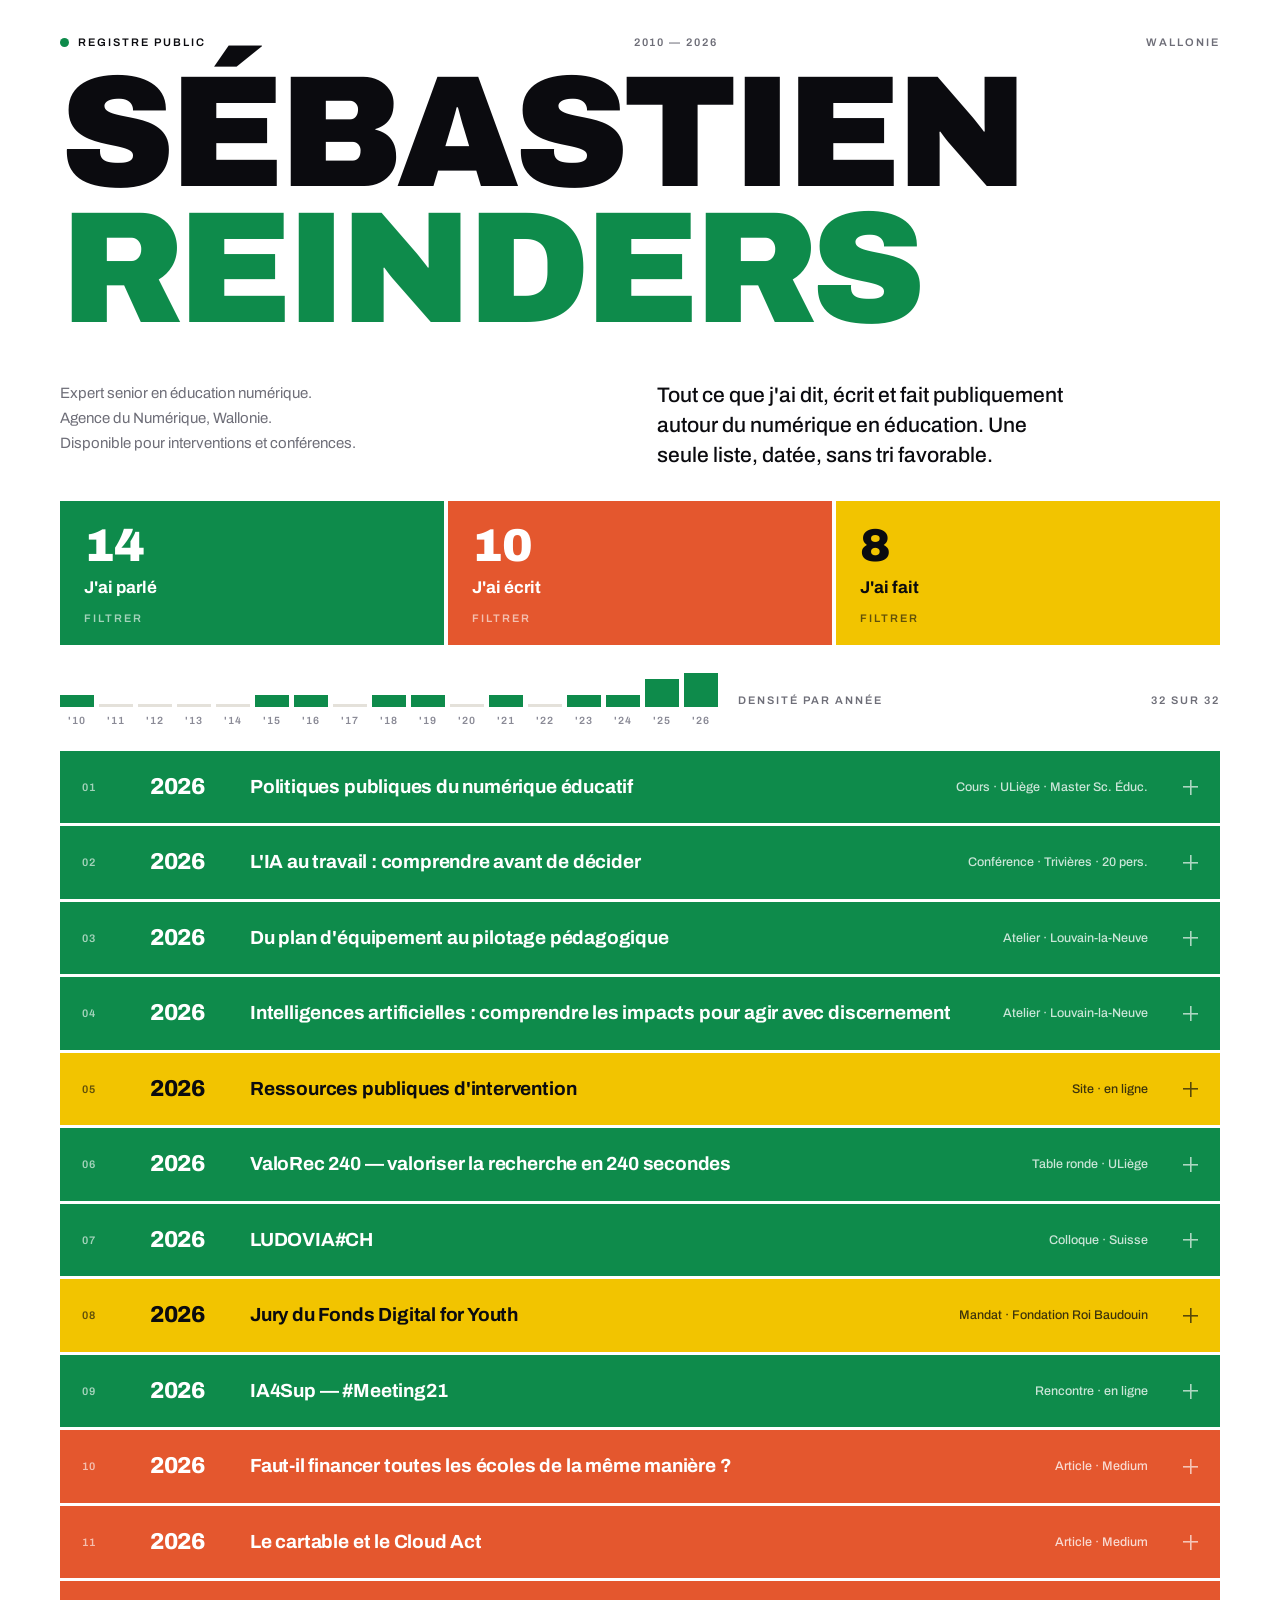
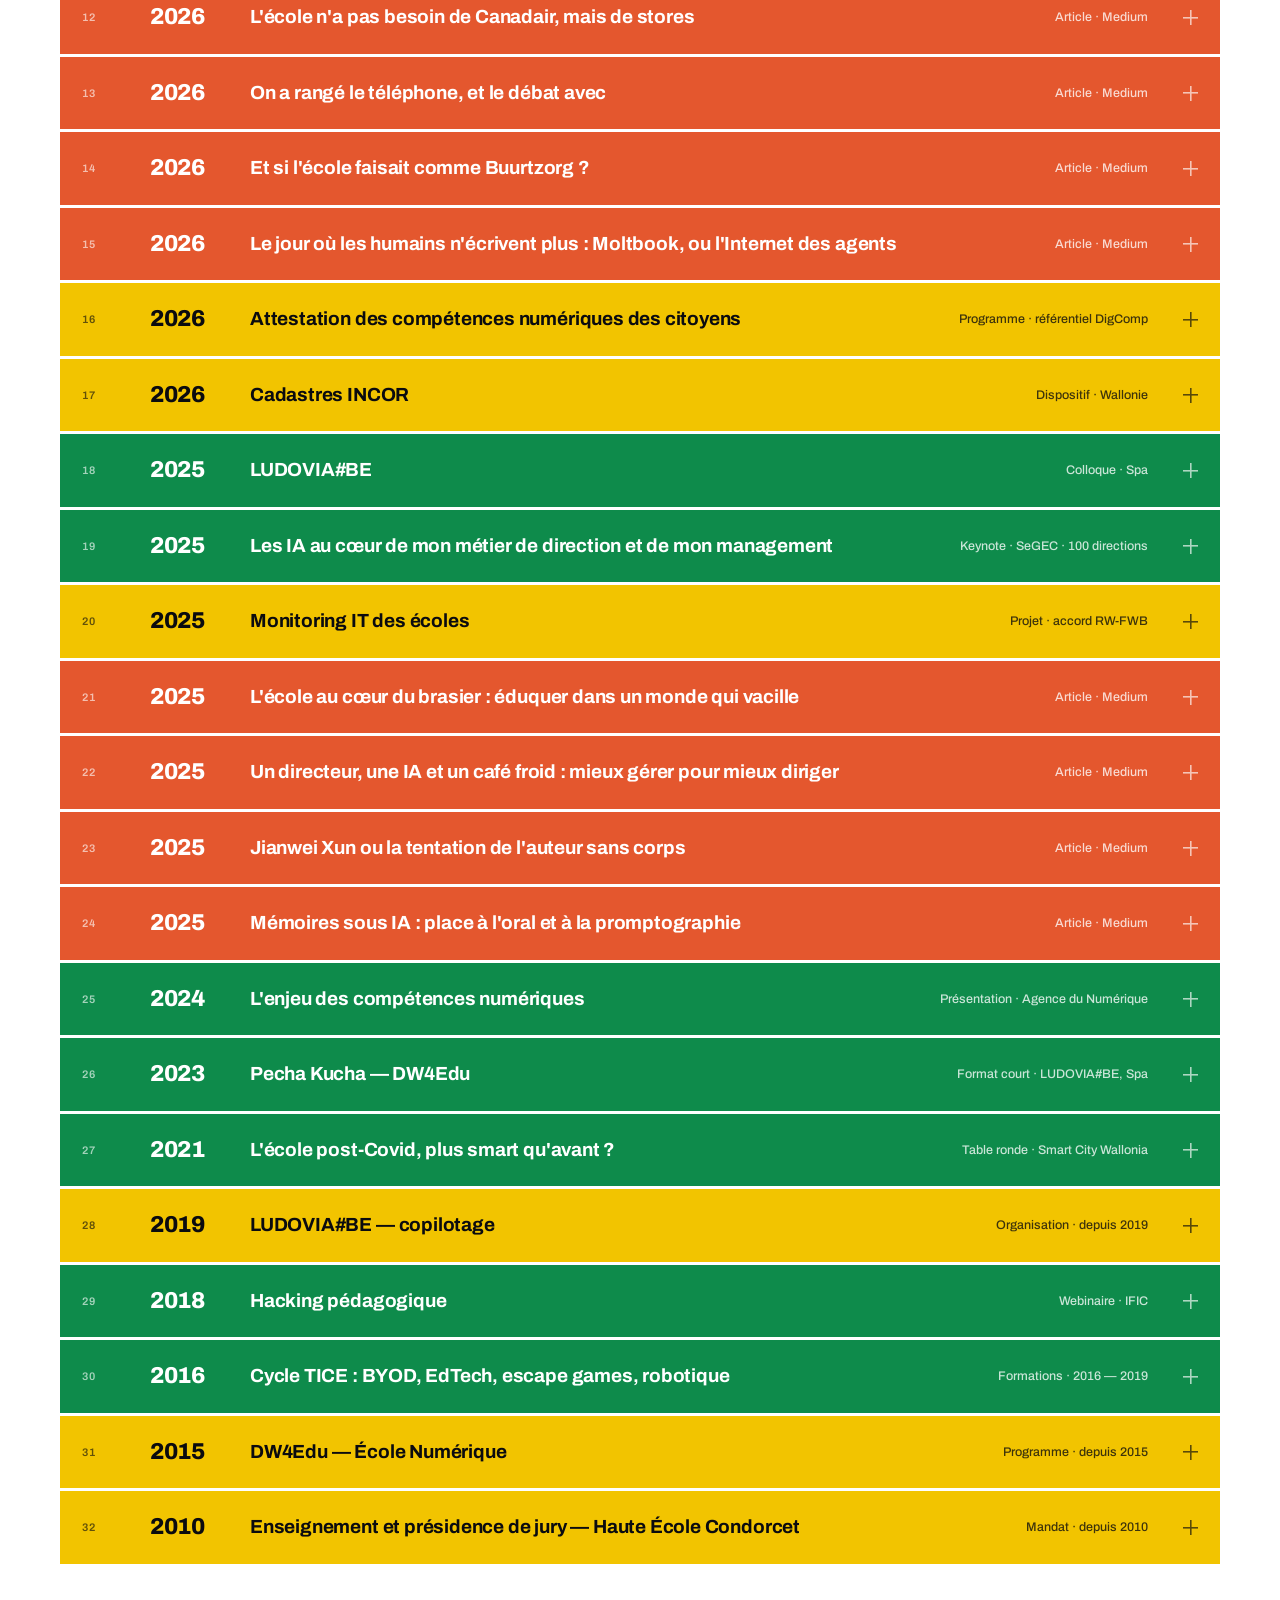
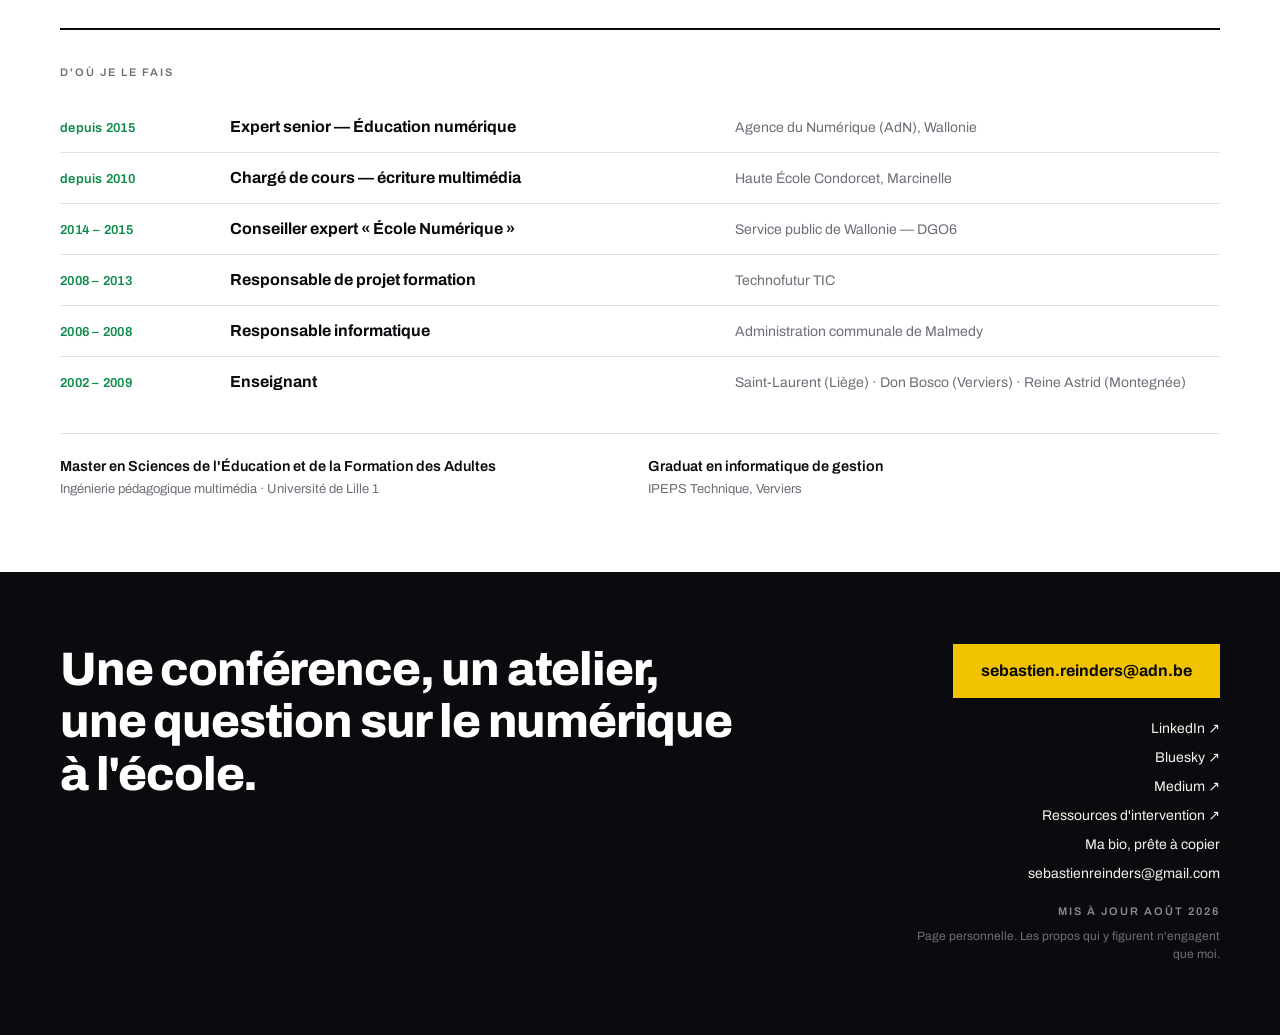
==== index.html @ 6efa672d "Registre public : structure, données et habillage Site personnel sous forme de registre unique — ce " ====
<!DOCTYPE html>
<html lang="fr">
<head>
<meta charset="utf-8">
<meta name="viewport" content="width=device-width, initial-scale=1">
<title>Sébastien Reinders — registre public</title>
<meta name="description" content="Tout ce que Sébastien Reinders a dit, écrit et fait publiquement autour du numérique en éducation. Une seule liste, datée.">
<meta property="og:title" content="Sébastien Reinders — registre public">
<meta property="og:description" content="Tout ce que j'ai dit, écrit et fait publiquement autour du numérique en éducation.">
<meta property="og:type" content="profile">
<link rel="preconnect" href="https://fonts.googleapis.com">
<link rel="preconnect" href="https://fonts.gstatic.com" crossorigin>
<link rel="stylesheet" href="https://fonts.googleapis.com/css2?family=Archivo:wght@400;500;600;700;800;900&display=swap">
<link rel="stylesheet" href="style.css">
</head>
<body>

<a class="skip" href="#registre">Aller au registre</a>

<div class="page">

  <!-- ---------- EN-TÊTE ---------- -->
  <header class="tete">
    <div class="tete__ligne">
      <span class="tete__enseigne"><i class="pastille"></i><span data-slot="enseigne"></span></span>
      <span data-slot="periode"></span>
      <span data-slot="lieu"></span>
    </div>

    <h1 class="titre">
      <span class="titre__prenom" data-slot="prenom"></span>
      <span class="titre__nom" data-slot="nom"></span>
    </h1>

    <div class="chapeau">
      <p class="chapeau__statut" data-slot="statut"></p>
      <p class="chapeau__pitch" data-slot="pitch"></p>
    </div>
  </header>

  <!-- ---------- COMPTEURS / FILTRES ---------- -->
  <div class="tuiles" data-slot="tuiles" role="group" aria-label="Filtrer le registre"></div>

  <!-- ---------- HISTOGRAMME ---------- -->
  <div class="densite">
    <div class="densite__barres" data-slot="histogramme" aria-hidden="true"></div>
    <span class="densite__titre">Densité par année</span>
    <span class="densite__compte" data-slot="compte"></span>
    <button class="densite__reset" type="button" data-slot="reset">Réinitialiser</button>
  </div>

  <!-- ---------- LE REGISTRE ---------- -->
  <ol class="registre" id="registre" data-slot="registre"></ol>

  <!-- ---------- PARCOURS ---------- -->
  <section class="parcours">
    <h2 class="parcours__titre">D'où je le fais</h2>
    <ol class="parcours__liste" data-slot="parcours"></ol>
    <ul class="parcours__formation" data-slot="formation"></ul>
  </section>

</div>

<!-- ---------- PIED DE PAGE ---------- -->
<footer class="pied" id="contact">
  <div class="pied__interieur">
    <h2 class="pied__appel" data-slot="appel"></h2>
    <div class="pied__actions">
      <a class="pied__mail" data-slot="mail"></a>
      <ul class="pied__liens" data-slot="liens"></ul>
      <p class="pied__maj">Mis à jour <span data-slot="maj"></span></p>
      <p class="pied__mentions" data-slot="mentions"></p>
    </div>
  </div>
</footer>

<script src="data.js"></script>
<script src="render.js"></script>
</body>
</html>
---- style.css ----
/* =============================================================
   style.css — d'après le mockup « Portfolio v3 ».

   Palette      vert #0E8B4B · orange-brique #E4572E · jaune #F2C400
   Neutres      encre #0B0B0F · crème #F5F2EA · gris #8A8A96
   Typographie  Archivo (400 → 900)

   Les trois couleurs de verbe ne sont pas décoratives : elles
   portent l'information (parlé / écrit / fait). Elles arrivent
   par les variables --fond et --encre posées sur chaque élément.
   ============================================================= */

:root{
  --encre:#0B0B0F;
  --creme:#F5F2EA;
  --creme-fonce:#E4E1DA;
  --gris:#8A8A96;
  --gris-fonce:#6E6E78;
  --gris-clair:#C9C6BF;
  --vert:#0E8B4B;
  --orange:#E4572E;
  --jaune:#F2C400;
  --largeur:1240px;
  --marge:40px;
}

*{ box-sizing:border-box }
html{ scroll-behavior:smooth }

body{
  margin:0;
  background:#FFFFFF;
  color:var(--encre);
  font-family:Archivo, system-ui, -apple-system, "Segoe UI", sans-serif;
  font-size:16px;
  line-height:1.5;
  -webkit-font-smoothing:antialiased;
}

a{ color:var(--vert); text-decoration:none }
a:hover{ color:var(--encre); text-decoration:underline; text-underline-offset:3px }
::selection{ background:var(--jaune); color:var(--encre) }

ul,ol{ margin:0; padding:0; list-style:none }
p{ margin:0 }
button{ font:inherit; color:inherit; background:none; border:none; cursor:pointer }

.skip{ position:absolute; left:-9999px }
.skip:focus{ left:8px; top:8px; background:var(--encre); color:#fff; padding:10px 16px; z-index:99 }

.page{ max-width:var(--largeur); margin:0 auto; padding:0 var(--marge) }

/* petites capitales espacées — le liseré typographique du design */
.tete__ligne,
.densite__titre, .densite__compte, .densite__reset,
.tuile__action, .panneau__label, .pied__maj{
  font-size:11px; font-weight:600; letter-spacing:.18em; text-transform:uppercase;
}

/* ---------------- en-tête ---------------- */
.tete{ padding-top:34px }

.tete__ligne{
  display:flex; justify-content:space-between; align-items:center;
  flex-wrap:wrap; gap:10px 24px; color:var(--gris-fonce);
}
.tete__enseigne{ display:flex; align-items:center; gap:9px; color:var(--encre) }
.pastille{ width:9px; height:9px; border-radius:50%; background:var(--vert); flex:none }

.titre{
  margin:14px 0 0;
  font-size:clamp(52px, 12.4vw, 172px);
  font-weight:900;
  line-height:.86;
  letter-spacing:-.035em;
  text-transform:uppercase;
}
.titre__prenom,
.titre__nom{ display:block }
.titre__nom{ color:var(--vert) }

.chapeau{
  display:grid; grid-template-columns:1fr 1fr; gap:34px;
  margin:44px 0 30px; align-items:start;
}
.chapeau__statut{ color:var(--gris-fonce); font-size:15px; line-height:1.65 }
.chapeau__pitch{ font-size:21px; line-height:1.42; font-weight:500; max-width:34ch }

/* ---------------- tuiles de comptage ---------------- */
.tuiles{ display:grid; grid-template-columns:repeat(3, 1fr); gap:4px }

.tuile{
  display:block; text-align:left; padding:22px 24px 18px;
  background:var(--fond); color:var(--encre);
  transition:opacity .15s;
}
.tuile__nombre{
  display:block; font-size:46px; font-weight:900; line-height:1;
  letter-spacing:-.03em; color:var(--encre);
}
.tuile__label{ display:block; margin-top:6px; font-size:17px; font-weight:700 }
.tuile__action{ display:block; margin-top:10px; opacity:.62 }

/* Sur vert et orange, le texte passe en blanc ; sur jaune il reste noir. */
.tuile[data-verbe="parlé"] .tuile__nombre,
.tuile[data-verbe="parlé"] .tuile__label,
.tuile[data-verbe="parlé"] .tuile__action,
.tuile[data-verbe="écrit"] .tuile__nombre,
.tuile[data-verbe="écrit"] .tuile__label,
.tuile[data-verbe="écrit"] .tuile__action{ color:#FFFFFF }

.tuile--eteinte{ opacity:.34 }
.tuile:hover{ opacity:.88 }
.tuile--active{ box-shadow:inset 0 0 0 4px var(--encre) }

/* ---------------- histogramme ---------------- */
.densite{
  display:flex; align-items:flex-end; gap:20px;
  margin:28px 0 22px; flex-wrap:wrap;
}
.densite__barres{ display:flex; align-items:flex-end; gap:5px; height:56px }

.barre{
  display:flex; flex-direction:column; justify-content:flex-end;
  align-items:stretch; width:34px; height:100%;
}
.barre__corps{ background:var(--couleur-barre, var(--vert)); min-height:3px }
/* Une année sans rien : un simple trait, pour que l'axe reste continu
   sans faire croire à une entrée. */
.barre__corps--vide{ background:var(--creme-fonce) }
.barre__annee{
  margin-top:6px; font-size:10.5px; font-weight:600;
  letter-spacing:.08em; color:var(--gris); text-align:center;
}

.densite__titre{ color:var(--gris-fonce); margin-bottom:20px }
.densite__compte{ color:var(--gris-fonce); margin:0 0 20px auto }
.densite__reset{ color:var(--gris); margin-bottom:20px }
.densite__reset:hover{ color:var(--encre) }
.densite__reset[hidden]{ display:none }

/* ---------------- le registre ---------------- */
.registre{ display:flex; flex-direction:column; gap:3px }

.entree{ background:var(--fond); color:var(--encre) }

.entree__bande{
  display:grid; width:100%; text-align:left;
  grid-template-columns:52px 84px 1fr auto 34px;
  align-items:center; gap:0 16px;
  padding:19px 22px; color:var(--encre);
}
.entree__bande:disabled{ cursor:default }

.entree__numero{
  font-size:11px; font-weight:600; letter-spacing:.1em; opacity:.62;
}
.entree__annee{
  font-size:23px; font-weight:800; letter-spacing:-.02em;
}
.entree__titre{
  font-size:19px; font-weight:700; line-height:1.3; letter-spacing:-.01em;
}
.entree__meta{
  font-size:12.5px; font-weight:500; opacity:.78; text-align:right;
}
.entree__plus{
  justify-self:end; width:15px; height:15px; opacity:.66;
  background:
    linear-gradient(currentColor,currentColor) center/100% 1.6px no-repeat,
    linear-gradient(currentColor,currentColor) center/1.6px 100% no-repeat;
  transition:transform .18s;
}
.entree__bande:hover .entree__plus{ opacity:1 }
.entree--ouverte .entree__plus{ transform:rotate(45deg) }

/* Texte blanc sur les bandes vertes et orange. */
.entree[data-verbe="parlé"],
.entree[data-verbe="écrit"]{ color:#FFFFFF }

.entree--ouverte .entree__titre{ font-size:22px }

/* --- panneau déplié --- */
.panneau{ padding:0 22px 22px }
.panneau__interieur{
  display:grid; grid-template-columns:1.9fr 1fr; gap:30px;
  padding:20px 24px; background:rgba(0,0,0,.13);
}
.panneau__detail{ font-size:15px; line-height:1.6; max-width:62ch }
.panneau__label{ display:block; opacity:.66; margin-bottom:3px }
.panneau__contexte{ font-size:15px }
.panneau__lien{
  display:inline-block; margin-top:12px; font-size:14px; font-weight:600;
  color:inherit; text-decoration:underline; text-underline-offset:3px;
}
.panneau__lien:hover{ color:inherit; opacity:.75 }

/* ---------------- parcours ---------------- */
.parcours{ margin:64px 0 0; padding:34px 0 8px; border-top:2px solid var(--encre) }
.parcours__titre{
  margin:0 0 22px; font-size:11px; font-weight:600;
  letter-spacing:.18em; text-transform:uppercase; color:var(--gris-fonce);
}
.poste{
  display:grid; grid-template-columns:150px 1fr 1fr; gap:20px;
  padding:13px 0; border-top:1px solid var(--creme-fonce); align-items:baseline;
}
.poste:first-child{ border-top:none }
.poste__periode{ font-size:13px; font-weight:600; color:var(--vert); letter-spacing:.02em }
.poste__intitule{ font-size:16px; font-weight:700 }
.poste__structure{ font-size:14px; color:var(--gris-fonce) }

.parcours__formation{
  display:grid; grid-template-columns:repeat(auto-fit,minmax(280px,1fr));
  gap:16px; margin-top:26px; padding-top:22px; border-top:1px solid var(--creme-fonce);
}
.diplome__titre{ display:block; font-size:14.5px; font-weight:600 }
.diplome__lieu{ display:block; font-size:13px; color:var(--gris-fonce); margin-top:2px }

/* ---------------- pied de page ---------------- */
.pied{ background:var(--encre); color:#FFFFFF; margin-top:64px }
.pied__interieur{
  max-width:var(--largeur); margin:0 auto; padding:72px var(--marge);
  display:grid; grid-template-columns:1.5fr 1fr; gap:40px; align-items:start;
}
.pied__appel{
  margin:0; font-size:clamp(30px, 4.1vw, 47px); font-weight:800;
  line-height:1.12; letter-spacing:-.025em;
}
.pied__actions{ justify-self:end; text-align:right; max-width:320px }

.pied__mail{
  display:inline-block; background:var(--jaune); color:var(--encre);
  font-size:16px; font-weight:700; padding:15px 28px;
}
.pied__mail:hover{ background:#FFFFFF; color:var(--encre); text-decoration:none }

.pied__liens{ margin-top:18px; display:flex; flex-direction:column; gap:5px }
.pied__liens a{ color:var(--creme); font-size:14px }
.pied__liens a:hover{ color:var(--jaune) }

.pied__maj{ margin-top:18px; color:var(--gris) }
.pied__mentions{ margin-top:8px; font-size:12px; color:var(--gris-fonce) }

/* ---------------- écrans moyens ---------------- */
@media (max-width:900px){
  :root{ --marge:24px }
  .chapeau{ grid-template-columns:1fr; gap:20px }
  .chapeau__pitch{ font-size:18px }

  /* Trois tuiles empilées prendraient tout l'écran : on les aplatit
     en bandeaux, chiffre et libellé sur la même ligne. */
  .tuiles{ grid-template-columns:1fr; gap:3px }
  .tuile{
    display:grid; grid-template-columns:auto 1fr auto;
    align-items:center; gap:0 14px; padding:14px 18px;
  }
  .tuile__nombre{ font-size:30px }
  .tuile__label{ margin-top:0; font-size:16px }
  .tuile__action{ margin-top:0; font-size:10px }
  .entree__bande{
    grid-template-columns:44px 1fr 26px;
    grid-template-areas:
      "num annee plus"
      "num titre plus"
      "num meta  plus";
    gap:2px 14px; padding:16px 18px;
  }
  .entree__numero{ grid-area:num; align-self:start; padding-top:4px }
  .entree__annee{ grid-area:annee; font-size:17px }
  .entree__titre{ grid-area:titre; font-size:17px }
  .entree--ouverte .entree__titre{ font-size:18px }
  .entree__meta{ grid-area:meta; text-align:left; margin-top:4px }
  .entree__plus{ grid-area:plus; align-self:center }
  .panneau{ padding:0 18px 18px }
  .panneau__interieur{ grid-template-columns:1fr; gap:18px; padding:18px }
  .poste{ grid-template-columns:1fr; gap:2px }
  .pied__interieur{ grid-template-columns:1fr; padding:52px var(--marge) }
  .pied__actions{ justify-self:start; text-align:left }
}

@media (max-width:760px){
  /* Dix-sept barres à largeur fixe débordent : on les laisse se partager
     la largeur, et on n'étiquette qu'une année sur deux. */
  .densite{ gap:10px 16px }
  .densite__barres{ width:100%; height:46px; gap:3px }
  .barre{ width:auto; flex:1 1 0; min-width:0 }
  .barre__annee{ font-size:9.5px; letter-spacing:0 }
  .barre:nth-child(even) .barre__annee{ visibility:hidden }
  .densite__compte{ margin-left:0 }
}

/* ---------------- impression ---------------- */
@media print{
  .tuiles, .densite, .skip, .entree__plus, .pied__liens{ display:none }
  body{ font-size:11pt }
  .titre{ font-size:54pt }
  .entree{ break-inside:avoid }
  .panneau[hidden]{ display:block !important }
  .pied{ background:#fff; color:var(--encre) }
  .pied__mail{ background:none; padding:0; text-decoration:underline }
}
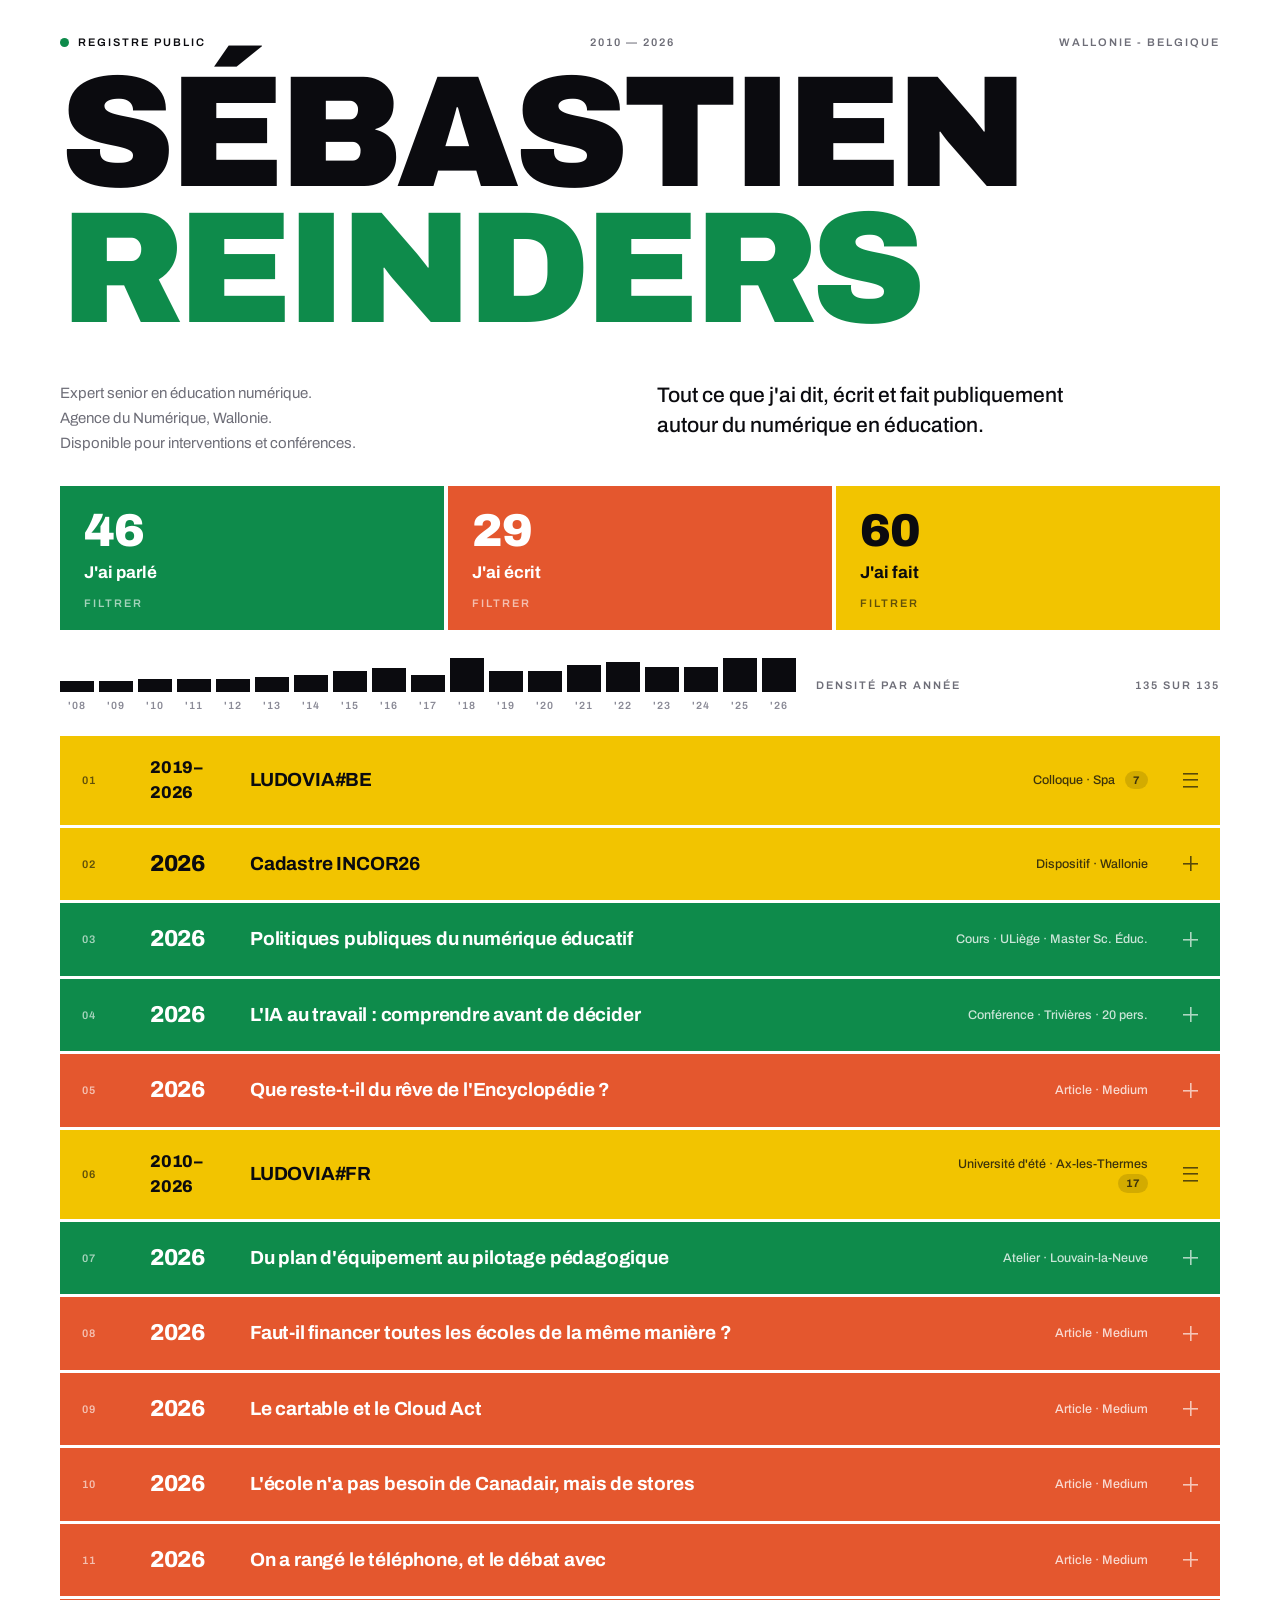
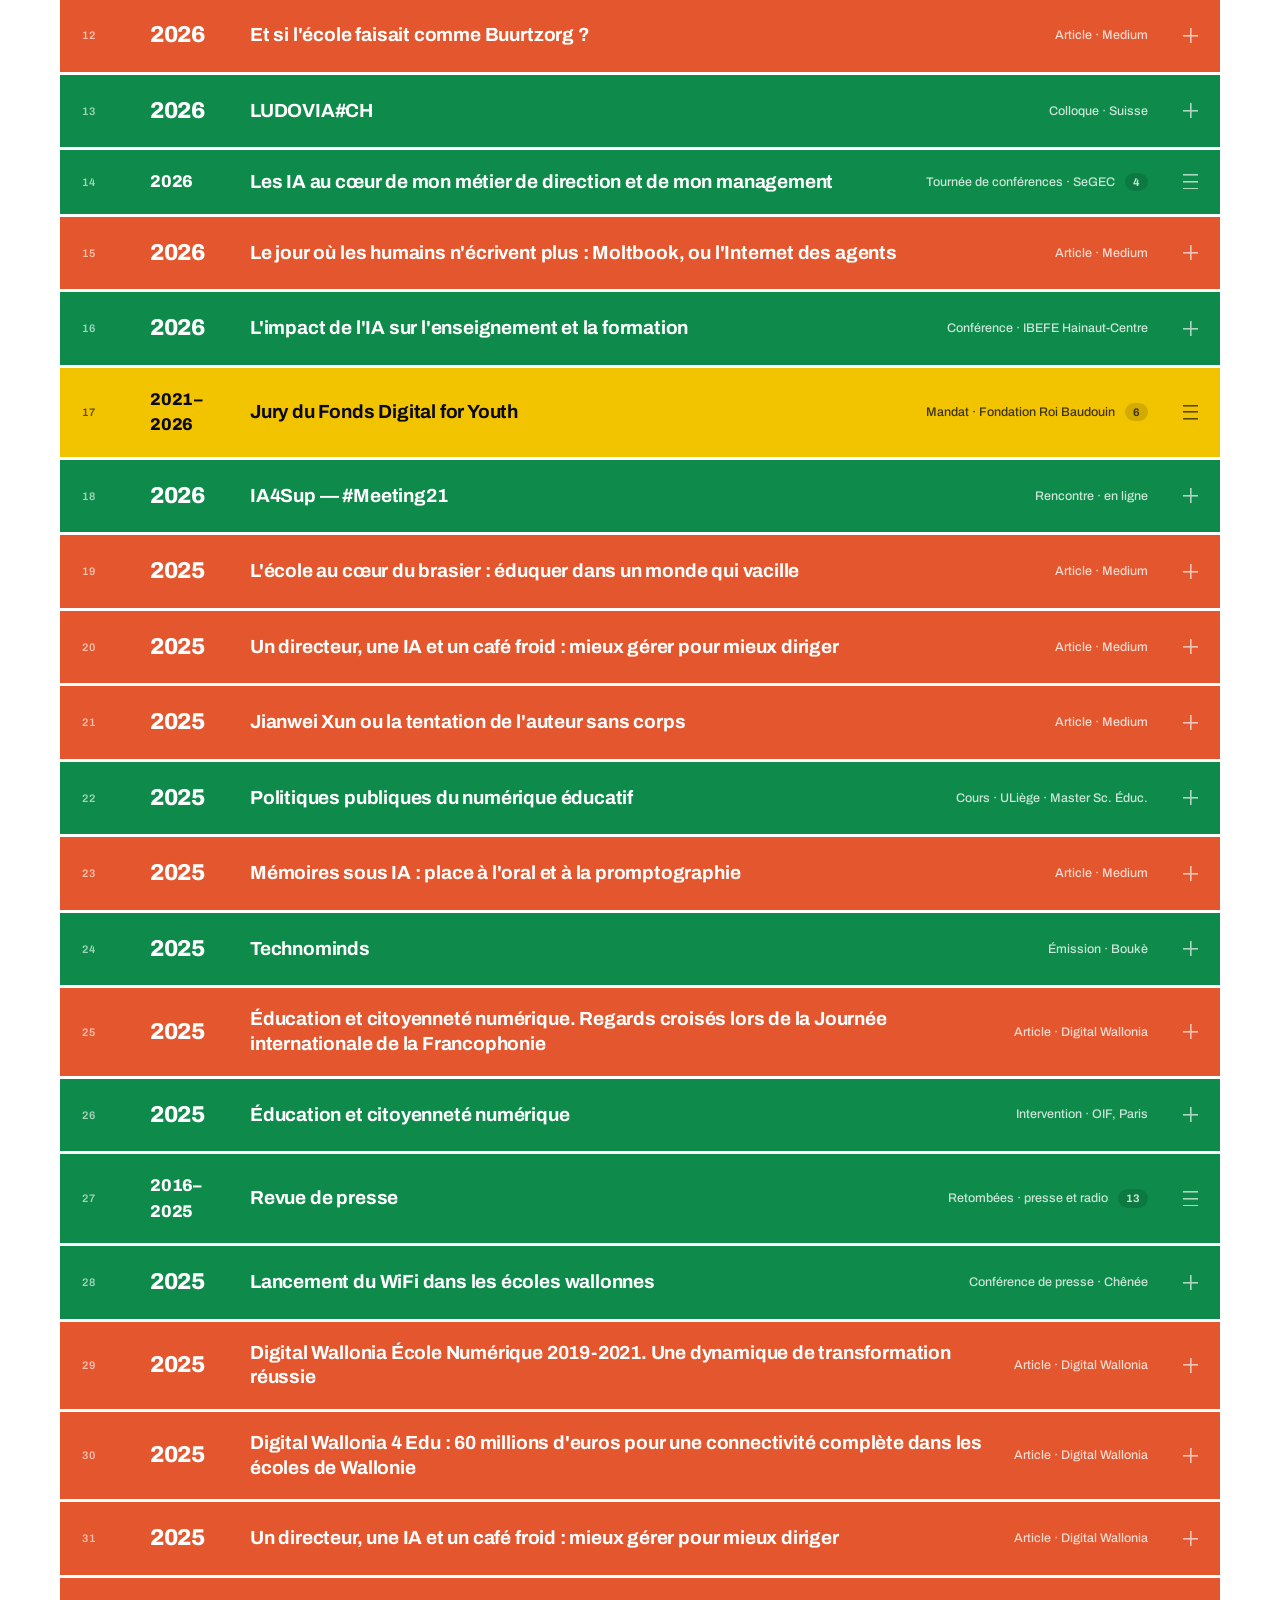
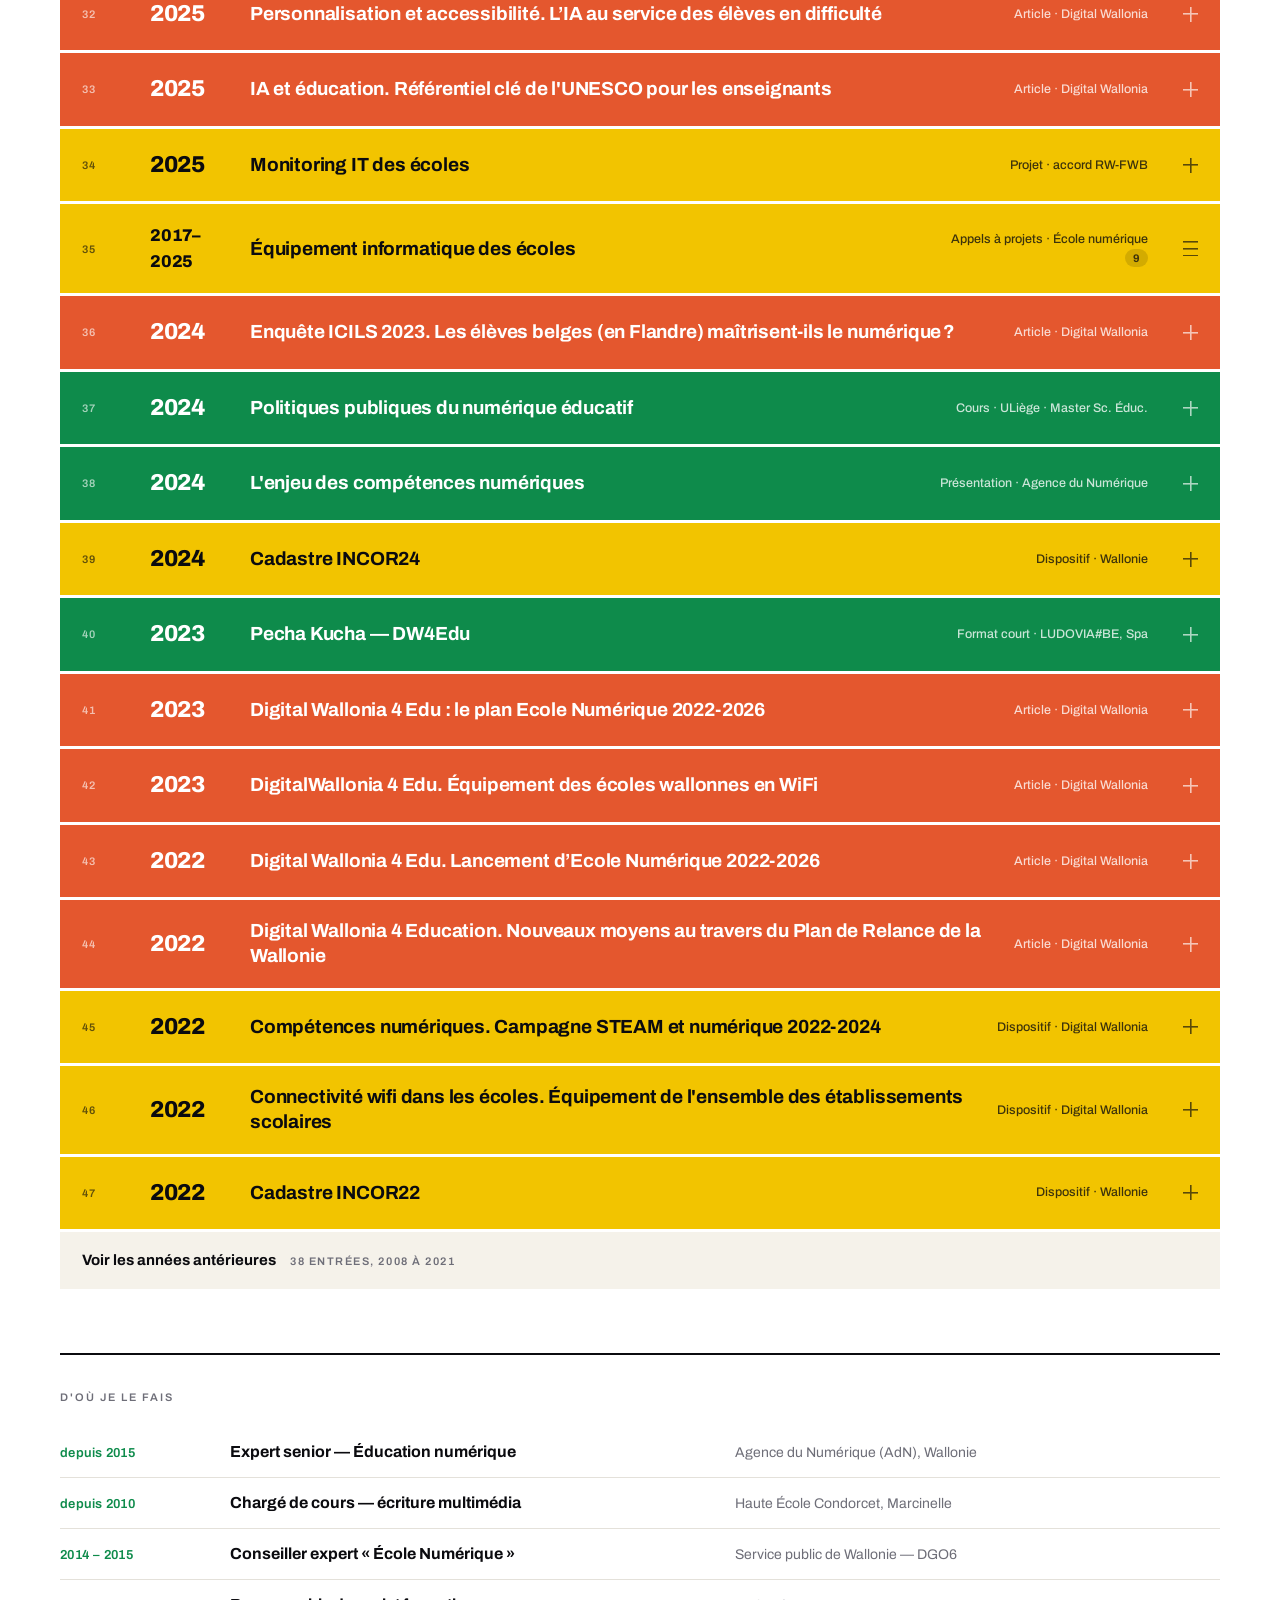
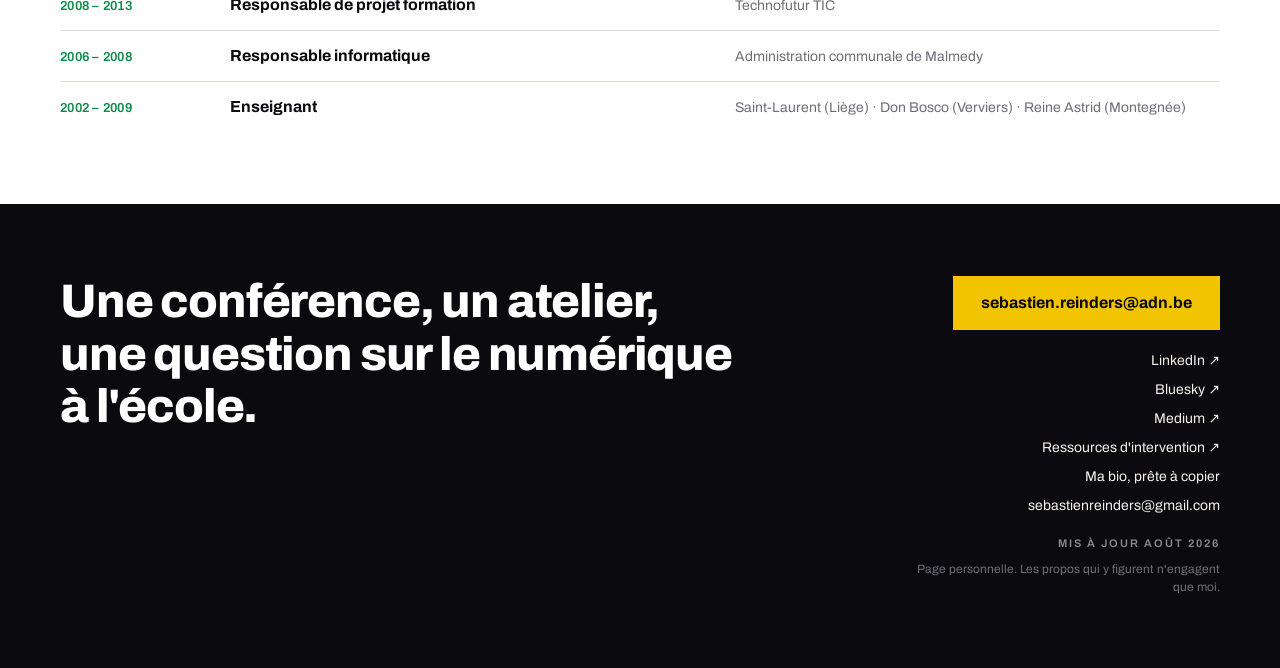
==== commit 704360c6: "Histogramme neutre, et la formation quitte la page Sans filtre, l'histogramme totalise les trois ver" ====
--- a/index.html
+++ b/index.html
@@ -56,7 +56,8 @@
   <section class="parcours">
     <h2 class="parcours__titre">D'où je le fais</h2>
     <ol class="parcours__liste" data-slot="parcours"></ol>
-    <ul class="parcours__formation" data-slot="formation"></ul>
+    <!-- La formation ne s'affiche plus ici : elle est réservée à la vue CV.
+         Les données restent dans data.js (SITE.formation). -->
   </section>
 
 </div>
--- a/style.css
+++ b/style.css
@@ -124,7 +124,7 @@
   display:flex; flex-direction:column; justify-content:flex-end;
   align-items:stretch; width:34px; height:100%;
 }
-.barre__corps{ background:var(--couleur-barre, var(--vert)); min-height:3px }
+.barre__corps{ background:var(--couleur-barre, var(--encre)); min-height:3px }
 /* Une année sans rien : un simple trait, pour que l'axe reste continu
    sans faire croire à une entrée. */
 .barre__corps--vide{ background:var(--creme-fonce) }
@@ -160,9 +160,19 @@
 }
 .entree__titre{
   font-size:19px; font-weight:700; line-height:1.3; letter-spacing:-.01em;
-}
+  min-width:0;                      /* sans cela, un titre long refuse de se réduire */
+}
+/* Bande fermée : deux lignes suffisent, la suite se lit au dépliage.
+   Un titre à rallonge ne fait donc plus enfler la bande. */
+.entree__bande:not([aria-expanded="true"]) .entree__titre{
+  display:-webkit-box; -webkit-line-clamp:2; -webkit-box-orient:vertical;
+  overflow:hidden;
+}
+/* `auto` en grille prend la largeur du texte : on plafonne en ch plutôt
+   qu'en %, sinon la colonne se resserre et le libellé s'enroule. */
 .entree__meta{
   font-size:12.5px; font-weight:500; opacity:.78; text-align:right;
+  max-width:32ch; min-width:0;
 }
 .entree__plus{
   justify-self:end; width:15px; height:15px; opacity:.66;
@@ -180,12 +190,55 @@
 
 .entree--ouverte .entree__titre{ font-size:22px }
 
+/* --- séries repliées --- */
+.entree__annee--serie{ font-size:17px; letter-spacing:-.01em }
+.entree__compte{
+  display:inline-block; margin-left:7px; padding:1px 8px; border-radius:20px;
+  font-size:11px; font-weight:700; background:rgba(0,0,0,.16);
+}
+.entree--serie .entree__plus{
+  /* trois trais : la bande cache une liste, pas un simple détail */
+  background:
+    linear-gradient(currentColor,currentColor) center/100% 1.6px no-repeat,
+    linear-gradient(currentColor,currentColor) top/100% 1.6px no-repeat,
+    linear-gradient(currentColor,currentColor) bottom/100% 1.6px no-repeat;
+  transition:opacity .18s;
+}
+.entree--serie.entree--ouverte .entree__plus{ transform:none; opacity:1 }
+
+.editions{ display:flex; flex-direction:column; gap:1px; margin-top:16px }
+.edition{
+  display:grid; grid-template-columns:minmax(150px,240px) 1fr; gap:2px 22px;
+  align-items:baseline; padding:9px 0; border-top:1px solid rgba(255,255,255,.16);
+}
+.entree[data-verbe="fait"] .edition{ border-top-color:rgba(0,0,0,.14) }
+.edition__date{ font-size:12.5px; opacity:.72 }
+.edition__titre{ font-size:14.5px; font-weight:600 }
+.edition__titre a{ color:inherit; text-decoration:underline; text-underline-offset:3px }
+.edition__titre a:hover{ opacity:.75; color:inherit }
+.edition__meta{ font-size:12px; font-weight:500; opacity:.66 }
+
+/* --- bouton d'extension de la fenêtre --- */
+.entree--plus{ background:none }
+.deplier{
+  display:flex; align-items:baseline; gap:14px; width:100%;
+  padding:17px 22px; text-align:left; background:var(--creme);
+  font-size:15px; font-weight:700; color:var(--encre);
+}
+.deplier:hover{ background:var(--creme-fonce) }
+.deplier__compte{
+  font-size:11px; font-weight:600; letter-spacing:.14em;
+  text-transform:uppercase; color:var(--gris-fonce);
+}
+
 /* --- panneau déplié --- */
 .panneau{ padding:0 22px 22px }
 .panneau__interieur{
   display:grid; grid-template-columns:1.9fr 1fr; gap:30px;
   padding:20px 24px; background:rgba(0,0,0,.13);
 }
+/* Une série déroule une liste : elle prend toute la largeur. */
+.panneau__interieur--serie{ grid-template-columns:1fr; gap:0 }
 .panneau__detail{ font-size:15px; line-height:1.6; max-width:62ch }
 .panneau__label{ display:block; opacity:.66; margin-bottom:3px }
 .panneau__contexte{ font-size:15px }
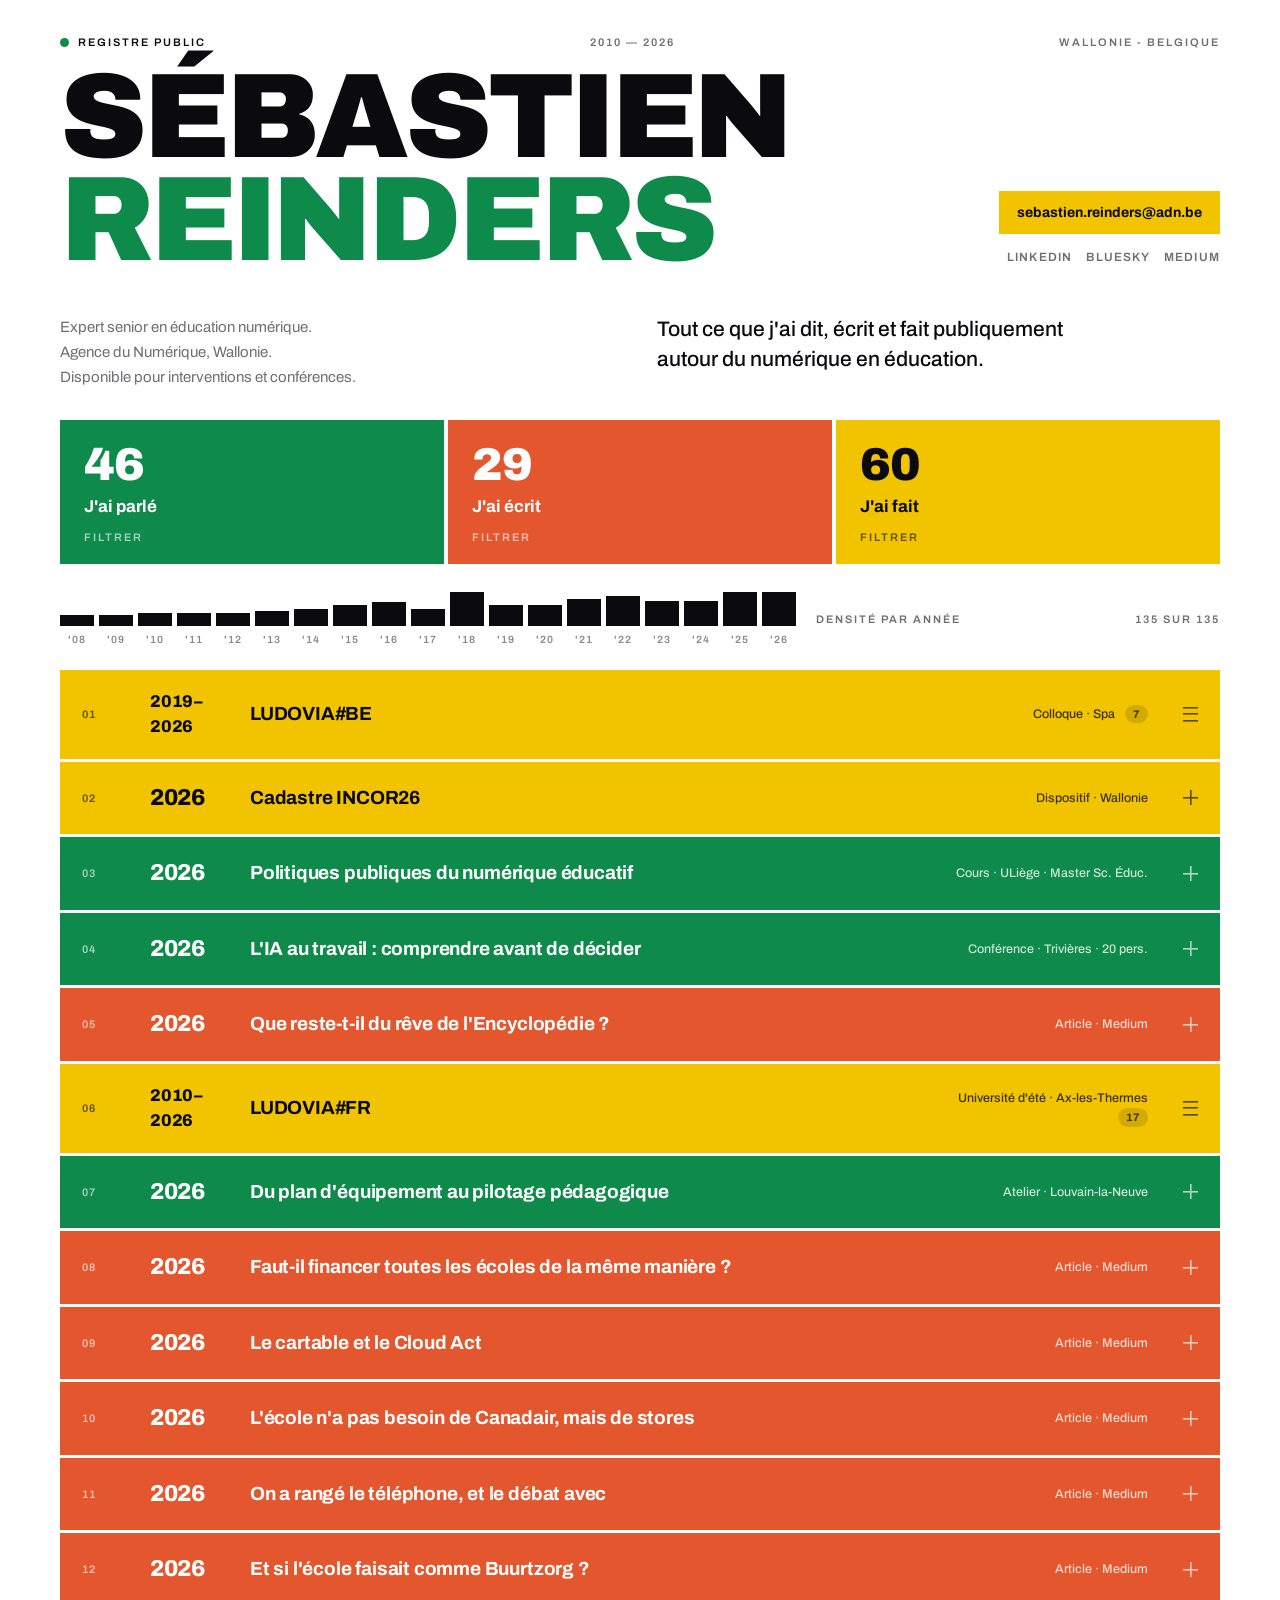
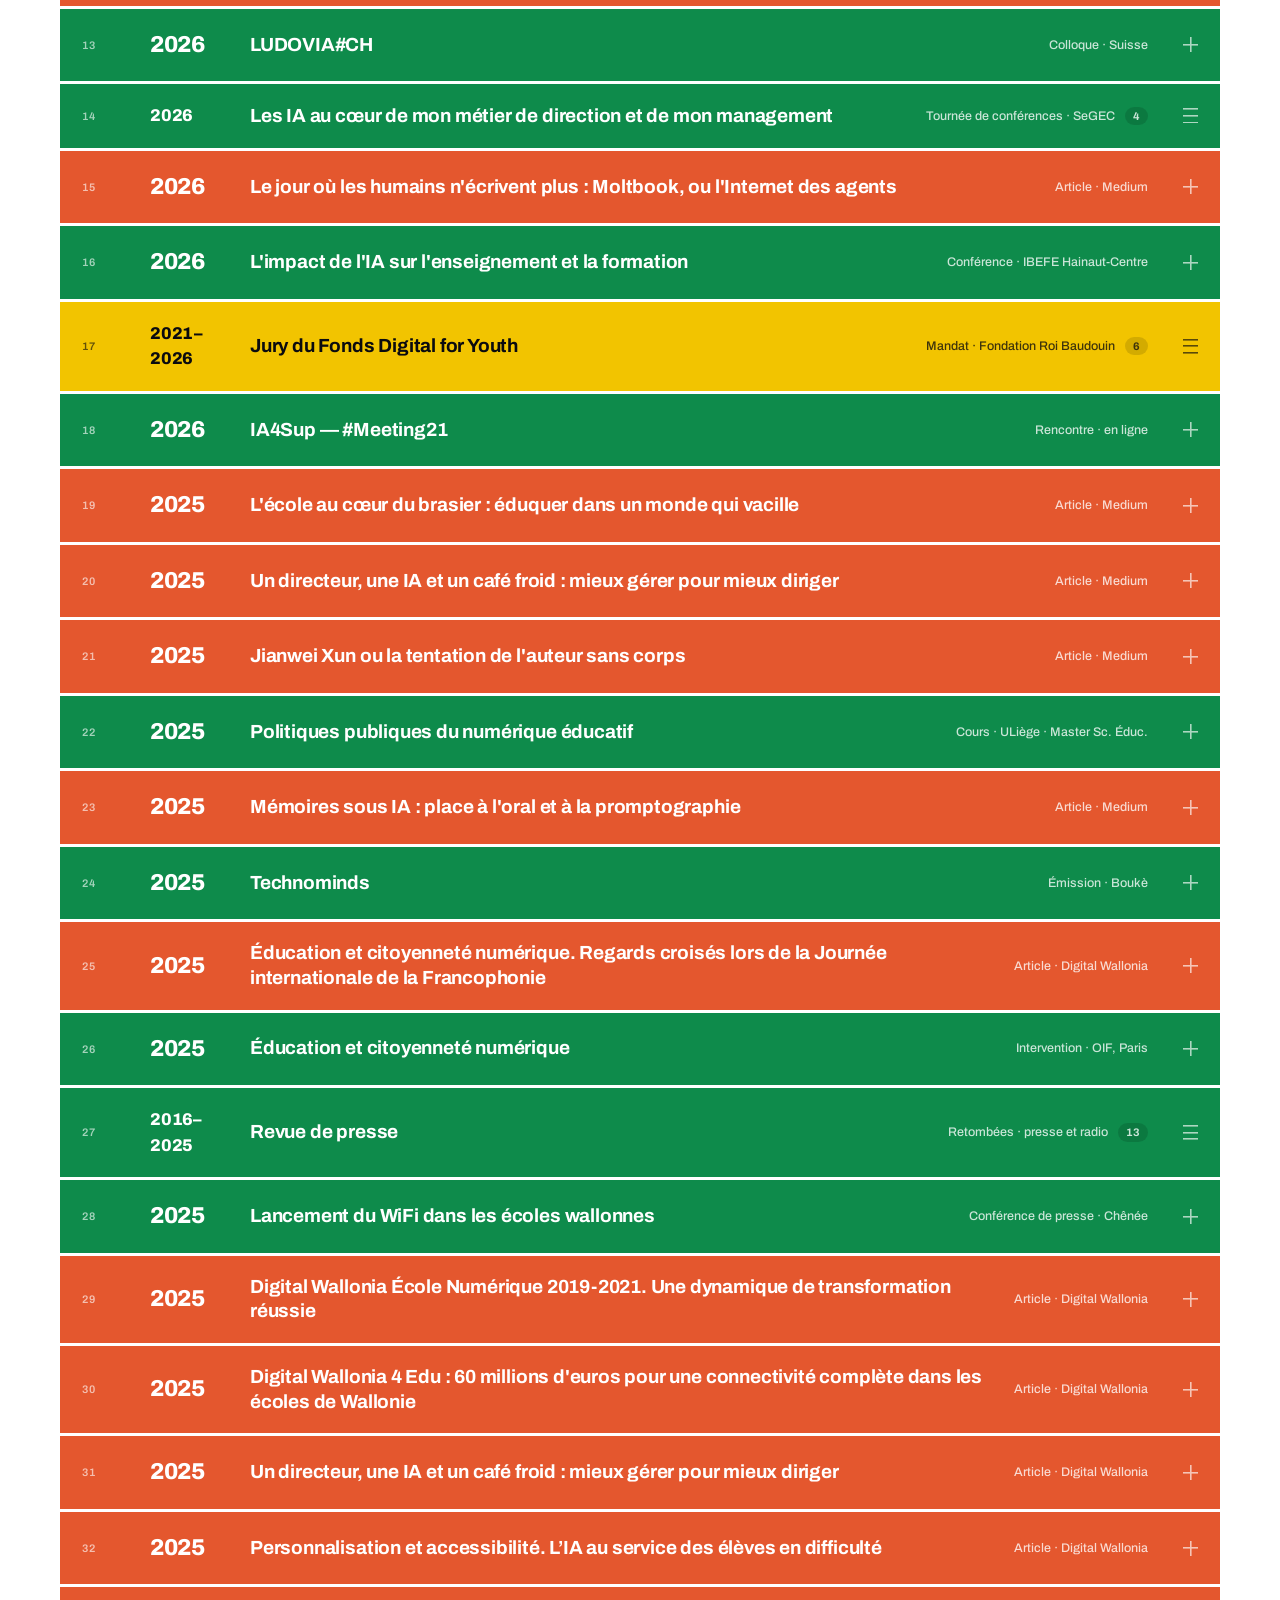
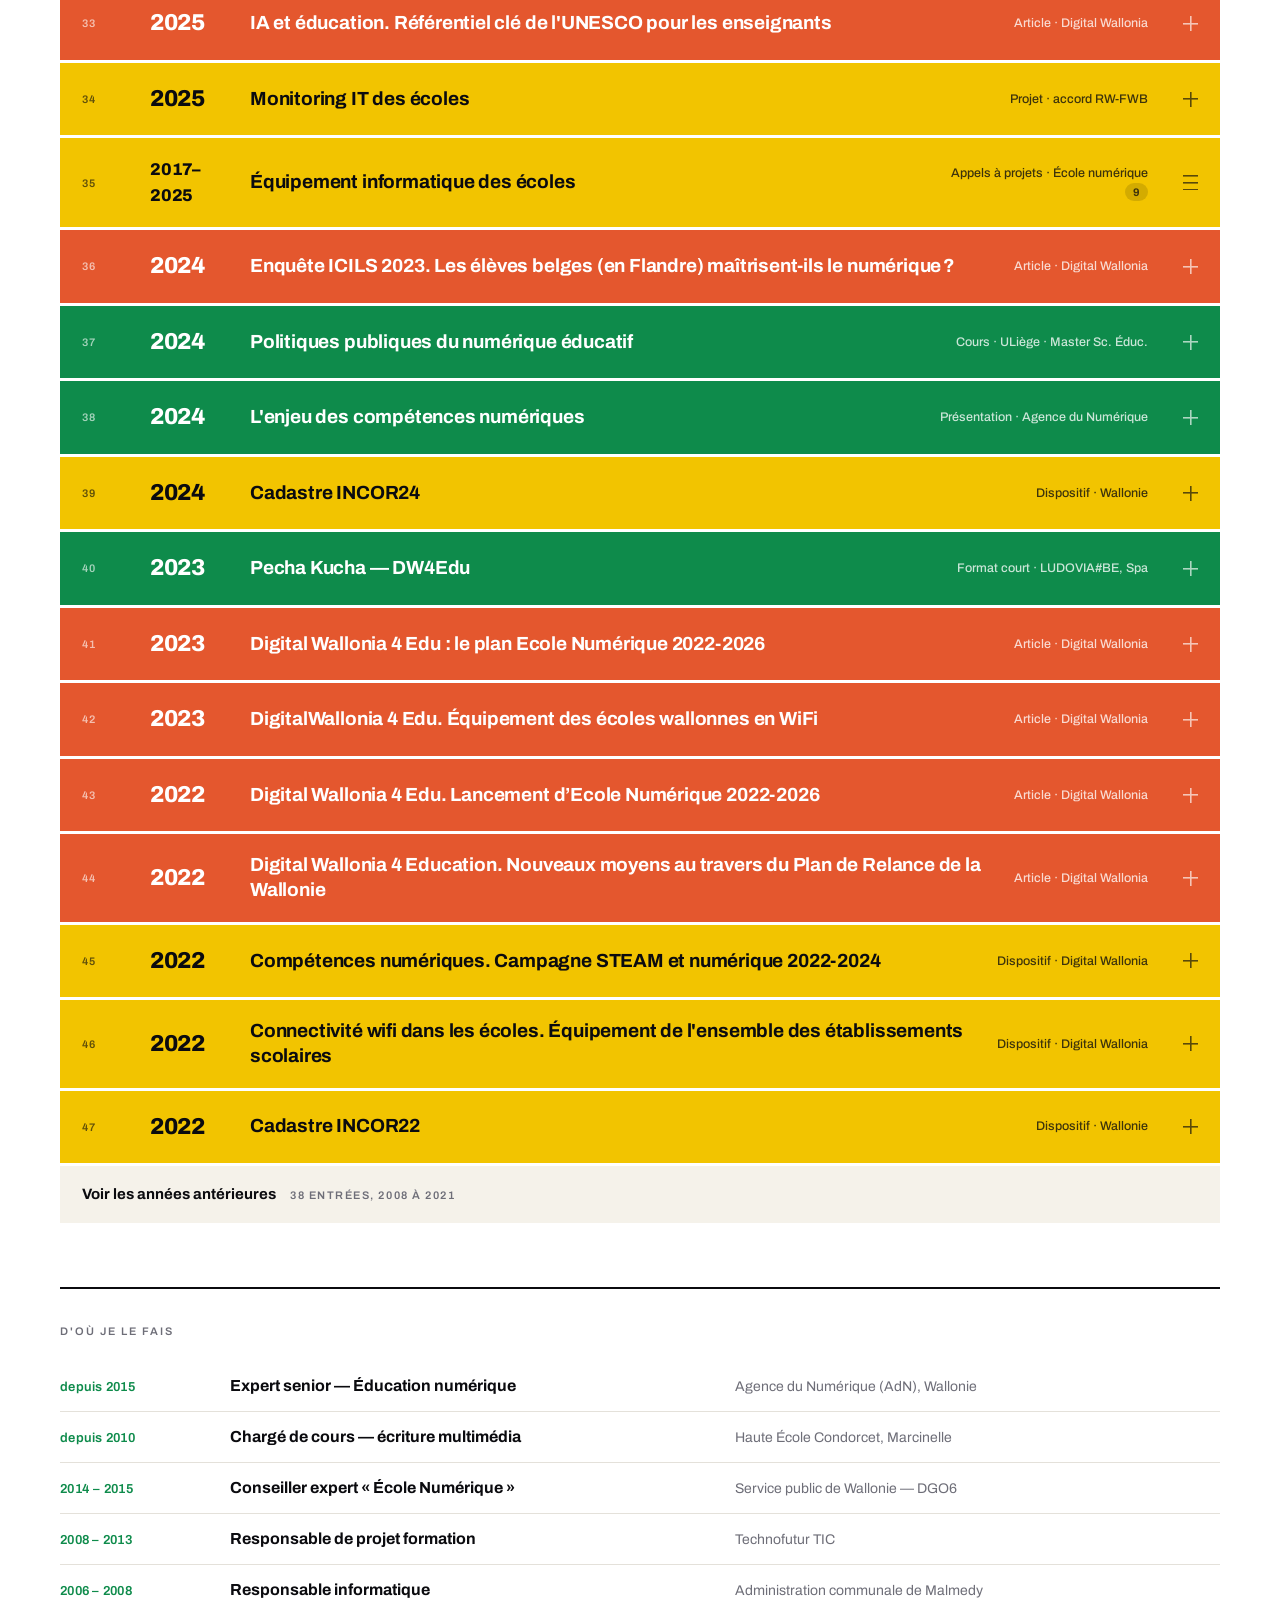
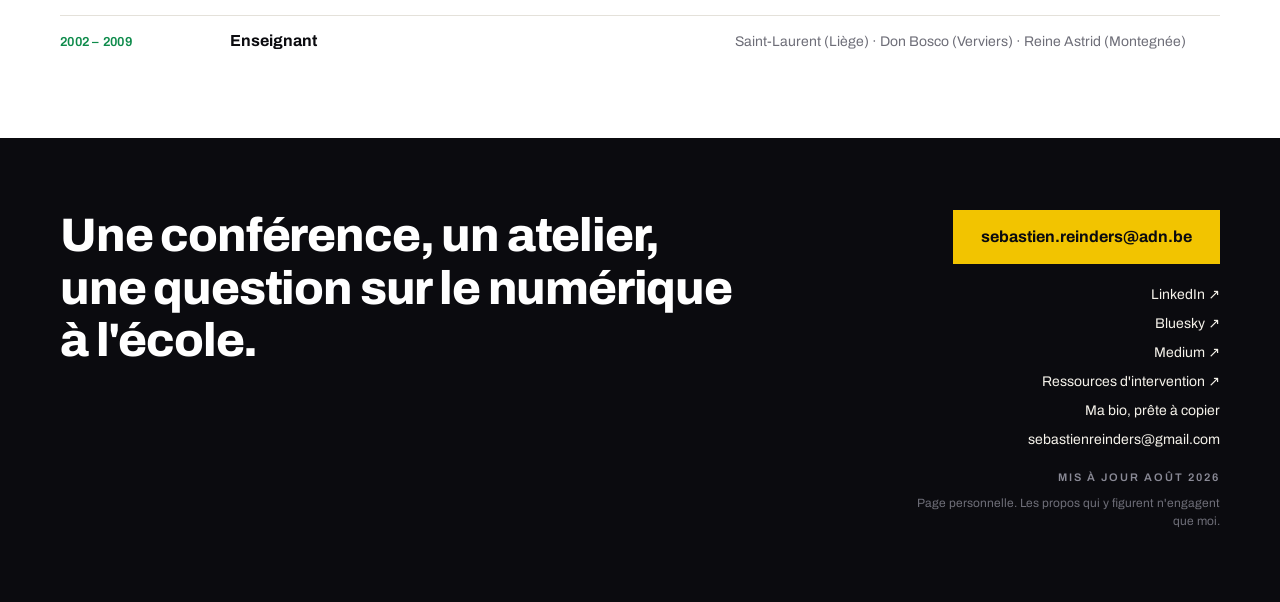
==== commit 5d1e9245: "Le contact remonte à hauteur du nom L'adresse et les trois liens sont repris en haut de page, dans u" ====
--- a/index.html
+++ b/index.html
@@ -27,10 +27,15 @@
       <span data-slot="lieu"></span>
     </div>
 
-    <h1 class="titre">
-      <span class="titre__prenom" data-slot="prenom"></span>
-      <span class="titre__nom" data-slot="nom"></span>
-    </h1>
+    <!-- Le nom laisse un vide à sa droite : le contact vient s'y loger,
+         aligné sur la dernière ligne du titre. -->
+    <div class="tete__nom">
+      <h1 class="titre">
+        <span class="titre__prenom" data-slot="prenom"></span>
+        <span class="titre__nom" data-slot="nom"></span>
+      </h1>
+      <div class="contact-haut" data-slot="contact-haut"></div>
+    </div>
 
     <div class="chapeau">
       <p class="chapeau__statut" data-slot="statut"></p>
--- a/style.css
+++ b/style.css
@@ -69,7 +69,8 @@
 
 .titre{
   margin:14px 0 0;
-  font-size:clamp(52px, 12.4vw, 172px);
+  /* réduit par rapport au plein cadre : le contact occupe la colonne de droite */
+  font-size:clamp(46px, 9.4vw, 132px);
   font-weight:900;
   line-height:.86;
   letter-spacing:-.035em;
@@ -78,6 +79,27 @@
 .titre__prenom,
 .titre__nom{ display:block }
 .titre__nom{ color:var(--vert) }
+
+/* ---------- contact, repris à hauteur du nom ----------
+   Le titre cède un peu de corps pour dégager une colonne à sa droite ;
+   le contact s'y aligne sur la dernière ligne du nom. */
+.tete__nom{
+  display:grid; grid-template-columns:1fr auto; align-items:end; gap:12px 44px;
+}
+.contact-haut{ text-align:right; padding-bottom:.2em }
+.contact-haut__mail{
+  display:inline-block; background:var(--jaune); color:var(--encre);
+  font-size:14px; font-weight:700; padding:11px 18px; white-space:nowrap;
+}
+.contact-haut__mail:hover{ background:var(--encre); color:#fff; text-decoration:none }
+.contact-haut__liens{
+  display:flex; flex-wrap:wrap; justify-content:flex-end; gap:4px 14px; margin-top:10px;
+}
+.contact-haut__liens a{
+  font-size:12px; font-weight:600; letter-spacing:.1em; text-transform:uppercase;
+  color:var(--gris-fonce);
+}
+.contact-haut__liens a:hover{ color:var(--encre) }
 
 .chapeau{
   display:grid; grid-template-columns:1fr 1fr; gap:34px;
@@ -298,6 +320,9 @@
 /* ---------------- écrans moyens ---------------- */
 @media (max-width:900px){
   :root{ --marge:24px }
+  .tete__nom{ grid-template-columns:1fr; gap:22px }
+  .contact-haut{ text-align:left; padding-bottom:0 }
+  .contact-haut__liens{ justify-content:flex-start }
   .chapeau{ grid-template-columns:1fr; gap:20px }
   .chapeau__pitch{ font-size:18px }
 
